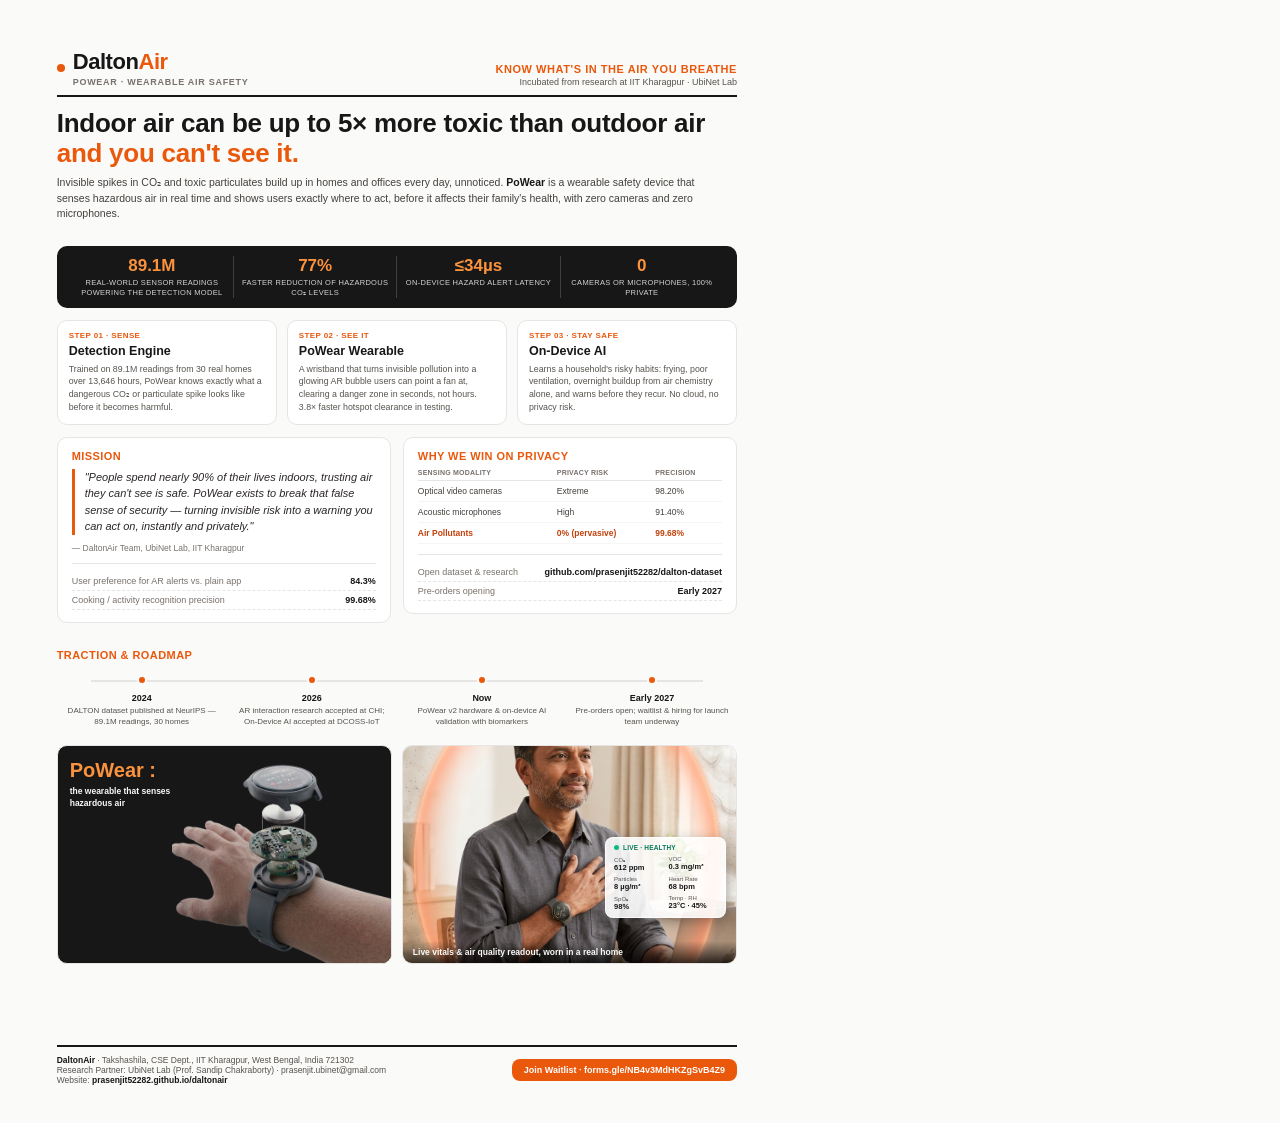
==== onepager/DaltonAir_OnePager.html @ 17be01a6 "one pager added" ====
<!DOCTYPE html>
<html lang="en">
<head>
<meta charset="UTF-8">
<title>DaltonAir One-Pager</title>
<style>
  @page { size: A4; margin: 0; }
  * { box-sizing: border-box; margin: 0; padding: 0; }
  html, body {
    width: 210mm;
    height: 297mm;
    font-family: -apple-system, "Helvetica Neue", Arial, sans-serif;
    color: #171717;
    background: #FAFAF9;
    -webkit-print-color-adjust: exact;
    print-color-adjust: exact;
  }
  .page {
    width: 210mm;
    height: 297mm;
    padding: 13mm 15mm 10mm 15mm;
    display: flex;
    flex-direction: column;
  }
  .accent { color: #EA580C; }
  .dot { width: 8px; height: 8px; border-radius: 50%; background: #EA580C; display: inline-block; }

  /* Header */
  header {
    display: flex;
    justify-content: space-between;
    align-items: flex-end;
    border-bottom: 2px solid #171717;
    padding-bottom: 8px;
    margin-bottom: 12px;
  }
  .brand { display: flex; align-items: center; gap: 8px; }
  .brand-name { font-size: 22px; font-weight: 800; letter-spacing: -0.02em; }
  .brand-sub { font-size: 9px; color: #78716c; text-transform: uppercase; letter-spacing: 0.08em; font-weight: 600; margin-top: 2px; }
  .tagline-box { text-align: right; }
  .tagline { font-size: 11px; font-weight: 700; color: #EA580C; text-transform: uppercase; letter-spacing: 0.05em; }
  .tagline-2 { font-size: 9px; color: #57534e; margin-top: 2px; }

  /* Hero */
  .hero { margin-bottom: 12px; }
  .hero h1 {
    font-size: 26px;
    font-weight: 800;
    line-height: 1.15;
    letter-spacing: -0.01em;
    margin-bottom: 6px;
  }
  .hero p {
    font-size: 10.5px;
    color: #44403c;
    line-height: 1.5;
    max-width: 175mm;
  }
  .hero strong { color: #171717; font-weight: 700; }

  /* Stat strip */
  .stats {
    display: flex;
    justify-content: space-between;
    background: #171717;
    color: #FAFAF9;
    border-radius: 10px;
    padding: 10px 14px;
    margin: 12px 0;
  }
  .stat { text-align: center; flex: 1; }
  .stat .num { font-size: 17px; font-weight: 800; color: #FB923C; }
  .stat .lbl { font-size: 7.5px; color: #D6D3D1; text-transform: uppercase; letter-spacing: 0.04em; margin-top: 2px; line-height: 1.3; }
  .stat + .stat { border-left: 1px solid #3f3f3f; }

  /* Three pillars */
  .pillars { display: flex; gap: 10px; margin-bottom: 12px; }
  .pillar {
    flex: 1;
    border: 1px solid #E7E5E4;
    border-radius: 10px;
    padding: 10px 11px;
    background: white;
  }
  .pillar .step { font-size: 8px; font-weight: 700; color: #EA580C; text-transform: uppercase; letter-spacing: 0.05em; }
  .pillar h3 { font-size: 12.5px; font-weight: 800; margin: 4px 0 5px; }
  .pillar p { font-size: 8.8px; color: #57534e; line-height: 1.45; }

  /* Two column: mission + proof */
  .row2 { display: flex; gap: 12px; margin-bottom: 12px; }
  .col { flex: 1; }
  .card {
    border: 1px solid #E7E5E4;
    border-radius: 10px;
    padding: 12px 14px;
    background: white;
  }

  /* Roles / roadmap strip */
  .strip { display: flex; align-items: flex-start; gap: 10px; margin-bottom: 12px; }
  .role {
    flex: 1;
    border: 1px solid #E7E5E4;
    border-radius: 10px;
    padding: 10px 12px;
    background: white;
  }
  .role .tag { font-size: 7.5px; font-weight: 700; color: #EA580C; text-transform: uppercase; letter-spacing: 0.04em; }
  .role h4 { font-size: 11px; font-weight: 800; margin: 4px 0 4px; }
  .role p { font-size: 8.3px; color: #57534e; line-height: 1.4; }
  .role .loc { font-size: 7.5px; color: #a8a29e; margin-top: 6px; font-weight: 600; }

  /* Timeline */
  .timeline { margin: 14px 0 4px; }
  .timeline h3 {
    font-size: 11px; font-weight: 800; text-transform: uppercase; letter-spacing: 0.04em;
    color: #EA580C; margin-bottom: 14px;
  }
  .tl-track { display: flex; align-items: flex-start; position: relative; }
  .tl-track::before {
    content: ""; position: absolute; top: 5px; left: 5%; right: 5%; height: 2px; background: #E7E5E4;
  }
  .tl-item { flex: 1; text-align: center; position: relative; padding: 0 6px; }
  .tl-item .tl-dot { width: 10px; height: 10px; border-radius: 50%; background: #EA580C; border: 2px solid #FAFAF9; margin: 0 auto 8px; position: relative; z-index: 1; }
  .tl-item .tl-year { font-size: 9px; font-weight: 800; color: #171717; }
  .tl-item .tl-desc { font-size: 8px; color: #57534e; line-height: 1.4; margin-top: 2px; }
  .card h3 {
    font-size: 11px;
    font-weight: 800;
    text-transform: uppercase;
    letter-spacing: 0.04em;
    color: #EA580C;
    margin-bottom: 7px;
  }
  blockquote {
    font-size: 11px;
    font-style: italic;
    line-height: 1.5;
    color: #292524;
    border-left: 3px solid #EA580C;
    padding-left: 10px;
    margin-bottom: 8px;
  }
  .cite { font-size: 8.5px; color: #78716c; }

  table { width: 100%; border-collapse: collapse; font-size: 8.5px; }
  th { text-align: left; color: #78716c; text-transform: uppercase; font-size: 7px; letter-spacing: 0.03em; border-bottom: 1px solid #E7E5E4; padding-bottom: 4px; }
  td { padding: 5px 0; border-bottom: 1px solid #F5F5F4; color: #44403c; }
  tr.hl td { color: #C2410C; font-weight: 700; }

  .kv { display: flex; justify-content: space-between; font-size: 9px; padding: 4px 0; border-bottom: 1px dashed #E7E5E4; }
  .kv span:first-child { color: #78716c; }
  .kv span:last-child { font-weight: 700; }

  /* Showcase images */
  .showcase { display: flex; gap: 10px; margin: 14px 0; height: 58mm; }
  .showcase-img {
    flex: 1;
    border-radius: 10px;
    overflow: hidden;
    border: 1px solid #E7E5E4;
    position: relative;
    background: #171717;
  }
  .showcase-img img { width: 100%; height: 100%; object-fit: cover; display: block; }
  .showcase-img.contain img { object-fit: contain; object-position: bottom right; }
  .vitals-popup {
    position: absolute;
    top: 42%;
    right: 3%;
    width: 32mm;
    background: rgba(255,255,255,0.88);
    border: 1px solid rgba(255,255,255,0.7);
    border-radius: 8px;
    padding: 6px 8px;
    box-shadow: 0 4px 14px rgba(0,0,0,0.3);
  }
  .vp-status { display: flex; align-items: center; gap: 4px; font-size: 6.5px; font-weight: 800; text-transform: uppercase; letter-spacing: 0.03em; color: #047857; margin-bottom: 5px; }
  .vp-dot { width: 5px; height: 5px; border-radius: 50%; background: #10B981; display: inline-block; }
  .vp-grid { display: grid; grid-template-columns: 1fr 1fr; gap: 4px 6px; }
  .vp-grid > div { display: flex; flex-direction: column; }
  .vp-lbl { font-size: 6px; color: #57534e; }
  .vp-val { font-size: 7.5px; font-weight: 800; color: #171717; }
  .showcase-cap {
    position: absolute; left: 0; right: 0; bottom: 0;
    padding: 6px 10px;
    background: linear-gradient(to top, rgba(0,0,0,0.75), transparent);
    color: #FAFAF9;
    font-size: 8.5px;
    font-weight: 600;
  }
  .showcase-cap-left {
    position: absolute;
    top: 12px;
    left: 12px;
    max-width: 34mm;
    font-size: 20px;
    font-weight: 800;
    line-height: 1.2;
    color: #FB923C;
  }
  .showcase-cap-left .cap-sub {
    display: inline-block;
    margin-top: 4px;
    font-size: 8.5px;
    font-weight: 600;
    line-height: 1.4;
    color: #FAFAF9;
  }

  /* Footer */
  footer {
    border-top: 2px solid #171717;
    padding-top: 8px;
    margin-top: auto;
    display: flex;
    justify-content: space-between;
    align-items: center;
    font-size: 8.5px;
    color: #57534e;
  }
  footer .col-f { flex: 1; }
  footer strong { color: #171717; }
  .cta {
    background: #EA580C;
    color: white;
    font-weight: 700;
    padding: 6px 12px;
    border-radius: 8px;
    font-size: 9px;
    white-space: nowrap;
  }
</style>
</head>
<body>
<div class="page">

  <header>
    <div class="brand">
      <span class="dot"></span>
      <div>
        <div class="brand-name">Dalton<span class="accent">Air</span></div>
        <div class="brand-sub">PoWear &middot; Wearable Air Safety</div>
      </div>
    </div>
    <div class="tagline-box">
      <div class="tagline">Know what's in the air you breathe</div>
      <div class="tagline-2">Incubated from research at IIT Kharagpur &middot; UbiNet Lab</div>
    </div>
  </header>

  <div class="hero">
    <h1>Indoor air can be up to 5&times; more toxic than outdoor air <span class="accent">and you can't see it.</span></h1>
    <p>Invisible spikes in CO&#8322; and toxic particulates build up in homes and offices every day, unnoticed. <strong>PoWear</strong> is a wearable safety device that senses hazardous air in real time and shows users exactly where to act, before it affects their family's health, with zero cameras and zero microphones.</p>
  </div>

  <div class="stats">
    <div class="stat"><div class="num">89.1M</div><div class="lbl">Real-world sensor readings powering the detection model</div></div>
    <div class="stat"><div class="num">77%</div><div class="lbl">Faster reduction of hazardous CO&#8322; levels</div></div>
    <div class="stat"><div class="num">&le;34&micro;s</div><div class="lbl">On-device hazard alert latency</div></div>
    <div class="stat"><div class="num">0</div><div class="lbl">Cameras or microphones, 100% private</div></div>
  </div>

  <div class="pillars">
    <div class="pillar">
      <div class="step">Step 01 &middot; Sense</div>
      <h3>Detection Engine</h3>
      <p>Trained on 89.1M readings from 30 real homes over 13,646 hours, PoWear knows exactly what a dangerous CO&#8322; or particulate spike looks like before it becomes harmful.</p>
    </div>
    <div class="pillar">
      <div class="step">Step 02 &middot; See It</div>
      <h3>PoWear Wearable</h3>
      <p>A wristband that turns invisible pollution into a glowing AR bubble users can point a fan at, clearing a danger zone in seconds, not hours. 3.8&times; faster hotspot clearance in testing.</p>
    </div>
    <div class="pillar">
      <div class="step">Step 03 &middot; Stay Safe</div>
      <h3>On-Device AI</h3>
      <p>Learns a household's risky habits: frying, poor ventilation, overnight buildup from air chemistry alone, and warns before they recur. No cloud, no privacy risk.</p>
    </div>
  </div>

  <div class="row2">
    <div class="col">
      <div class="card">
        <h3>Mission</h3>
        <blockquote>
          "People spend nearly 90% of their lives indoors, trusting air they can't see is safe. PoWear exists to break that false sense of security &mdash; turning invisible risk into a warning you can act on, instantly and privately."
        </blockquote>
        <div class="cite">&mdash; DaltonAir Team, UbiNet Lab, IIT Kharagpur</div>
        <div style="margin-top:10px; padding-top:8px; border-top:1px solid #E7E5E4;">
          <div class="kv"><span>User preference for AR alerts vs. plain app</span><span>84.3%</span></div>
          <div class="kv"><span>Cooking / activity recognition precision</span><span>99.68%</span></div>
        </div>
      </div>
    </div>
    <div class="col">
      <div class="card">
        <h3>Why We Win on Privacy</h3>
        <table>
          <thead><tr><th>Sensing Modality</th><th>Privacy Risk</th><th>Precision</th></tr></thead>
          <tbody>
            <tr><td>Optical video cameras</td><td>Extreme</td><td>98.20%</td></tr>
            <tr><td>Acoustic microphones</td><td>High</td><td>91.40%</td></tr>
            <tr class="hl"><td>Air Pollutants</td><td>0% (pervasive)</td><td>99.68%</td></tr>
          </tbody>
        </table>
        <div style="margin-top:10px; padding-top:8px; border-top:1px solid #E7E5E4;">
          <div class="kv"><span>Open dataset & research</span><span>github.com/prasenjit52282/dalton-dataset</span></div>
          <div class="kv"><span>Pre-orders opening</span><span>Early 2027</span></div>
        </div>
      </div>
    </div>
  </div>

  <div class="timeline">
    <h3>Traction & Roadmap</h3>
    <div class="tl-track">
      <div class="tl-item"><div class="tl-dot"></div><div class="tl-year">2024</div><div class="tl-desc">DALTON dataset published at NeurIPS &mdash; 89.1M readings, 30 homes</div></div>
      <div class="tl-item"><div class="tl-dot"></div><div class="tl-year">2026</div><div class="tl-desc">AR interaction research accepted at CHI; On-Device AI accepted at DCOSS-IoT</div></div>
      <div class="tl-item"><div class="tl-dot"></div><div class="tl-year">Now</div><div class="tl-desc">PoWear v2 hardware &amp; on-device AI validation with biomarkers</div></div>
      <div class="tl-item"><div class="tl-dot"></div><div class="tl-year">Early 2027</div><div class="tl-desc">Pre-orders open; waitlist &amp; hiring for launch team underway</div></div>
    </div>
  </div>

  <div class="showcase">
    <div class="showcase-img contain">
      <img src="../assets/images/hero_image.png" alt="PoWear device render">
      <div class="showcase-cap-left">PoWear :<br><span class="cap-sub">the wearable that senses hazardous air</span></div>
    </div>
    <div class="showcase-img">
      <img src="../assets/images/user.jpg" alt="PoWear worn by a real user">
      <div class="vitals-popup">
        <div class="vp-status"><span class="vp-dot"></span>Live &middot; Healthy</div>
        <div class="vp-grid">
          <div><span class="vp-lbl">CO&#8322;</span><span class="vp-val">612 ppm</span></div>
          <div><span class="vp-lbl">VOC</span><span class="vp-val">0.3 mg/m&sup3;</span></div>
          <div><span class="vp-lbl">Particles</span><span class="vp-val">8 &micro;g/m&sup3;</span></div>
          <div><span class="vp-lbl">Heart Rate</span><span class="vp-val">68 bpm</span></div>
          <div><span class="vp-lbl">SpO&#8322;</span><span class="vp-val">98%</span></div>
          <div><span class="vp-lbl">Temp &middot; RH</span><span class="vp-val">23&deg;C &middot; 45%</span></div>
        </div>
      </div>
      <div class="showcase-cap">Live vitals &amp; air quality readout, worn in a real home</div>
    </div>
  </div>

  <footer>
    <div class="col-f">
      <strong>DaltonAir</strong> &middot; Takshashila, CSE Dept., IIT Kharagpur, West Bengal, India 721302<br>
      Research Partner: UbiNet Lab (Prof. Sandip Chakraborty) &middot; prasenjit.ubinet@gmail.com<br>
      Website: <strong>prasenjit52282.github.io/daltonair</strong>
    </div>
    <div class="cta">Join Waitlist &middot; forms.gle/NB4v3MdHKZgSvB4Z9</div>
  </footer>

</div>
</body>
</html>
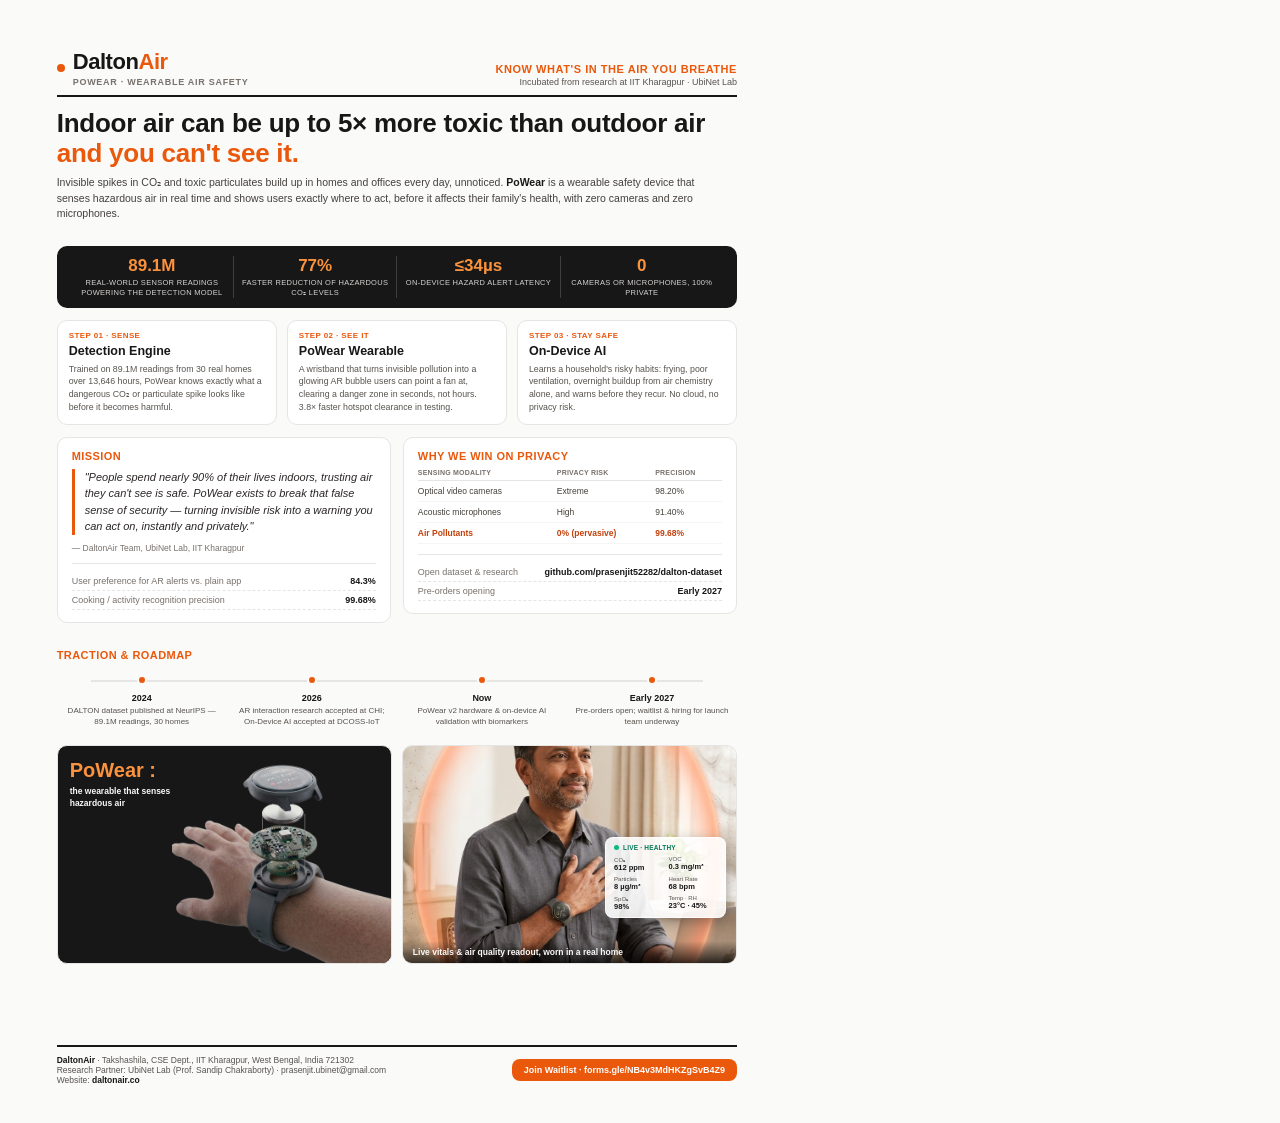
==== commit 86b0545f: "updated the one pager" ====
--- a/onepager/DaltonAir_OnePager.html
+++ b/onepager/DaltonAir_OnePager.html
@@ -348,7 +348,7 @@
     <div class="col-f">
       <strong>DaltonAir</strong> &middot; Takshashila, CSE Dept., IIT Kharagpur, West Bengal, India 721302<br>
       Research Partner: UbiNet Lab (Prof. Sandip Chakraborty) &middot; prasenjit.ubinet@gmail.com<br>
-      Website: <strong>prasenjit52282.github.io/daltonair</strong>
+      Website: <strong>daltonair.co</strong>
     </div>
     <div class="cta">Join Waitlist &middot; forms.gle/NB4v3MdHKZgSvB4Z9</div>
   </footer>
